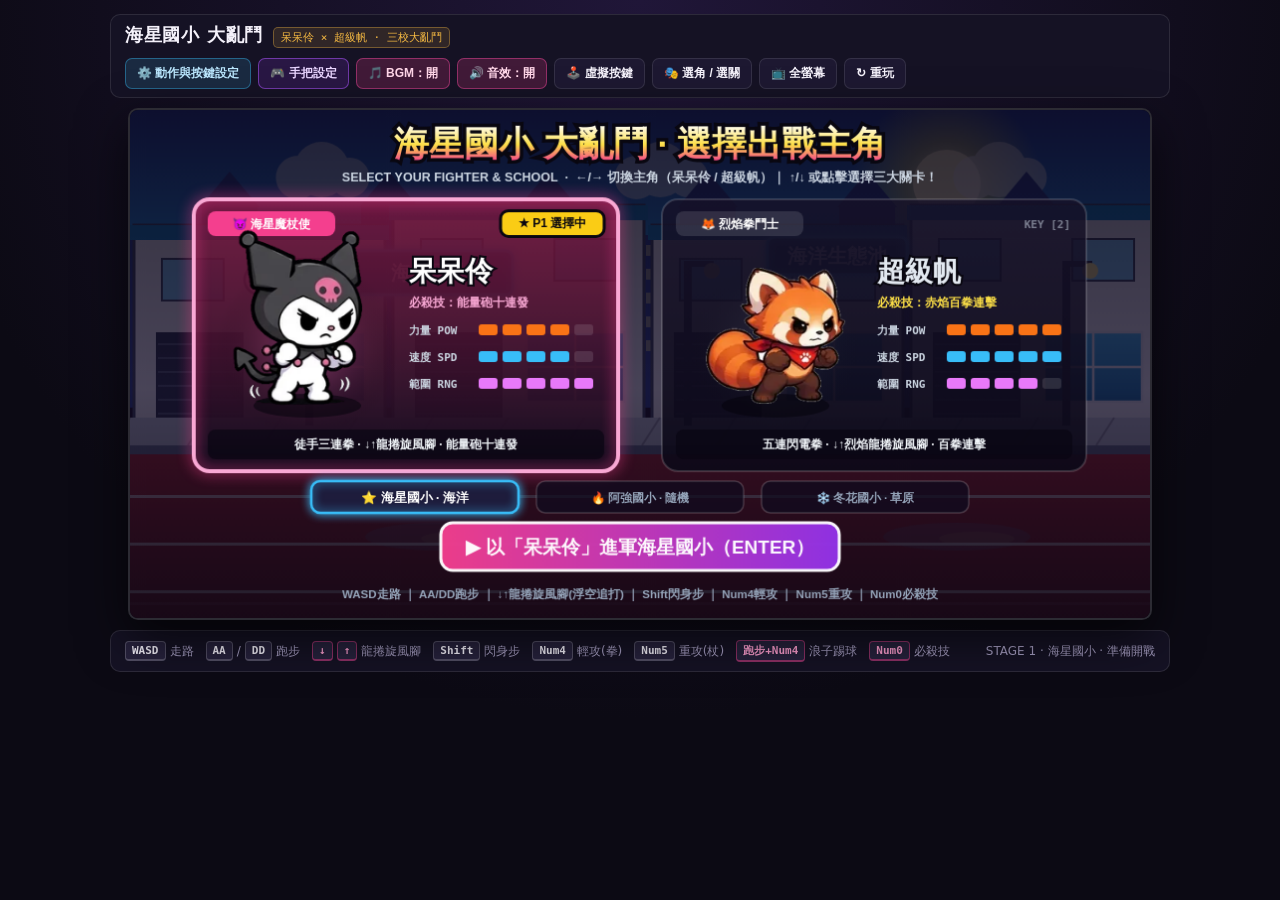
==== index.html @ 1f7e4739 "feat: initial release of SchoolFight-TV (Web + PWA + Android TV APK v1.0.2)" ====
<!DOCTYPE html>
<html lang="zh-Hant">
<head>
  <meta charset="UTF-8" />
  <meta name="viewport" content="width=device-width, initial-scale=1.0" />
  <title>海星國小 大亂鬥 | 橫向卷軸清版動作網頁遊戲</title>
  <meta name="description" content="海星國小 大亂鬥（SchoolFight）— 呆呆伶、超級帆橫掃海星國小、阿強國小、冬花國小三大關卡，支援遊戲手把與動作自訂。" />
  <meta name="theme-color" content="#151224" />
  <link rel="manifest" href="manifest.webmanifest" />
  <link rel="icon" href="data:," />
  <link rel="stylesheet" href="style.css" />
</head>
<body>
  <div class="arcade-shell">
    <header class="top-bar">
      <div class="brand">
        <h1>海星國小 大亂鬥</h1>
        <span class="badge-res">呆呆伶 × 超級帆 · 三校大亂鬥</span>
      </div>
      <div class="toolbar">
        <button id="btnGear" class="btn gear-btn" title="開啟齒輪設定區：檢視/微調各角色連幀動畫、按鍵綁定或新增動作上傳">⚙️ 動作與按鍵設定</button>
        <button id="btnGamepad" class="btn gamepad-btn" title="開啟遊戲手把按鍵對應設定與即時訊號測試">🎮 手把設定</button>
        <button id="btnBgm" class="btn active" title="切換復古街機背景音樂">🎵 BGM：開</button>
        <button id="btnSfx" class="btn active" title="切換戰鬥音效">🔊 音效：開</button>
        <button id="btnTouch" class="btn" title="顯示/隱藏虛擬搖桿">🕹️ 虛擬按鍵</button>
        <button id="btnSelectHero" class="btn" title="回到開機選擇主角與關卡畫面">🎭 選角 / 選關</button>
        <button id="btnFullscreen" class="btn" title="切換電視 / 大螢幕全螢幕模式">📺 全螢幕</button>
        <button id="btnRestart" class="btn" title="重新開始關卡">↻ 重玩</button>
      </div>
    </header>

    <main class="viewport-frame">
      <canvas id="gameCanvas" width="1024" height="512" tabindex="0"></canvas>
    </main>

    <section class="controls-bar" aria-label="操作說明">
      <div id="controlsLegend" class="key-groups"></div>
      <div id="statusReadout">STAGE 1 · 海星國小 · 準備開戰</div>
    </section>

    <section id="touchPad" class="touch-pad" aria-label="虛擬控制器">
      <div class="dpad">
        <div></div>
        <button class="pad-btn" data-key="ArrowUp">▲</button>
        <div></div>
        <button class="pad-btn" data-key="ArrowLeft">◀</button>
        <div></div>
        <button class="pad-btn" data-key="ArrowRight">▶</button>
        <div></div>
        <button class="pad-btn" data-key="ArrowDown">▼</button>
        <div></div>
      </div>
      <div class="action-pads">
        <button class="act-btn atk" data-action="lightAttack"><span>輕攻</span><small>Num4</small></button>
        <button class="act-btn atk" data-action="heavyAttack"><span>重攻</span><small>Num5</small></button>
        <button class="act-btn sp" data-action="special"><span>能量砲</span><small>Num0</small></button>
        <button class="act-btn jmp" data-action="dash"><span>瞬刺</span><small>Shift</small></button>
      </div>
    </section>

    <!-- 🎮 Gamepad Controller Settings Page -->
    <section id="gamepadPanel" class="gamepad-panel" aria-label="遊戲手把按鍵設定頁面">
      <div class="studio-top">
        <div>
          <h2>🎮 遊戲手把按鍵設定頁面｜Xbox · PlayStation · Switch Pro · 街機搖桿</h2>
          <p>接上手把並按任意鍵即可自動偵測。點擊右側任一動作按鈕再按下手把按鍵即可立即改綁，支援左搖桿移動、十字鍵連按跑步與戰鬥震動回饋！</p>
        </div>
        <div class="studio-actions">
          <button id="btnGpPresetStd" class="btn" title="套用標準 Xbox / PS 動作遊戲配置">🎯 標準配置</button>
          <button id="btnGpPresetArc" class="btn" title="套用街機格鬥六鍵配置">🕹️ 街機配置</button>
          <button id="btnGpReset" class="btn">↺ 恢復預設</button>
          <button id="btnCloseGamepad" class="btn">✕ 收合手把設定</button>
        </div>
      </div>

      <div id="gpStatusBar" class="gp-status-bar">
        <span id="gpStatusDot" class="gp-dot"></span>
        <span id="gpStatusText">尚未偵測到手把 — 請插入 USB 或連接藍牙手把，並按下手把任意按鍵喚醒瀏覽器偵測</span>
      </div>

      <div class="gp-layout">
        <!-- Left: Live Visual Gamepad Monitor & Analog/Rumble Options -->
        <div class="gp-monitor">
          <div class="gp-monitor-title">即時手把訊號測試器（Live Monitor）</div>
          <div class="gp-diagram">
            <div class="gp-shoulders">
              <span class="gp-chip" data-gp-btn="6">LT / L2</span>
              <span class="gp-chip" data-gp-btn="4">LB / L1</span>
              <span class="gp-chip" data-gp-btn="5">RB / R1</span>
              <span class="gp-chip" data-gp-btn="7">RT / R2</span>
            </div>
            <div class="gp-middle">
              <div class="gp-stick-box">
                <div class="gp-stick-ring">
                  <div id="gpDeadzoneRing" class="gp-dz-ring"></div>
                  <div id="gpStickDot" class="gp-stick-dot"></div>
                </div>
                <span id="gpStickReadout" class="gp-stick-label">L-Stick (0.00, 0.00)</span>
              </div>
              <div class="gp-center-btns">
                <span class="gp-chip mini" data-gp-btn="8">Select</span>
                <span class="gp-chip mini" data-gp-btn="9">Start</span>
                <div class="gp-dpad-mini">
                  <span></span><span class="gp-chip sq" data-gp-btn="12">↑</span><span></span>
                  <span class="gp-chip sq" data-gp-btn="14">←</span><span class="gp-chip sq muted">＋</span><span class="gp-chip sq" data-gp-btn="15">→</span>
                  <span></span><span class="gp-chip sq" data-gp-btn="13">↓</span><span></span>
                </div>
              </div>
              <div class="gp-face-diamond">
                <span></span><span class="gp-chip round y" data-gp-btn="3">Y/△</span><span></span>
                <span class="gp-chip round x" data-gp-btn="2">X/□</span><span></span><span class="gp-chip round b" data-gp-btn="1">B/○</span>
                <span></span><span class="gp-chip round a" data-gp-btn="0">A/✕</span><span></span>
              </div>
            </div>
          </div>

          <div class="gp-options">
            <div class="gp-opt-row">
              <label for="gpDeadzoneRange">左搖桿死區 (Deadzone)：<strong id="gpDeadzoneVal">22%</strong></label>
              <input id="gpDeadzoneRange" type="range" min="10" max="50" step="2" value="22" />
            </div>
            <div class="gp-opt-row inline">
              <label class="gp-check-label">
                <input id="gpRumbleCheck" type="checkbox" checked />
                <span>啟用打擊與必殺技手把震動 (Rumble)</span>
              </label>
              <button id="btnGpTestRumble" class="mini-btn">📳 測試震動</button>
            </div>
          </div>
        </div>

        <!-- Right: Rebindable Action Mapping Cards -->
        <div id="gpBindingsGrid" class="gp-bindings-grid"></div>
      </div>
    </section>

    <!-- ⚙️ Gear Settings Studio -->
    <section id="gearStudio" class="gear-studio" aria-label="齒輪動作與按鍵設定區">
      <div class="studio-top">
        <div>
          <h2>⚙️ 齒輪設定區｜角色連幀動畫・按鍵綁定・微調與上傳</h2>
          <p>檢視每個角色的逐幀動畫、微調播放速度 (FPS)、點擊按鍵立即改綁、上傳替換精靈表（自動去背＋無裁切谷底切格），或新增全新自訂動作！</p>
        </div>
        <div class="studio-actions">
          <button id="btnResetConfig" class="btn" title="恢復所有按鍵與 FPS 預設值">↺ 恢復預設</button>
          <button id="btnCloseGear" class="btn">✕ 收合設定</button>
        </div>
      </div>

      <div id="charTabs" class="char-tabs"></div>

      <div id="spriteSlots" class="sprite-slots"></div>

      <div class="add-action-bar">
        <strong>＋ 新增自訂動作：</strong>
        <input id="newActName" type="text" placeholder="動作名稱（例：迴旋踢）" size="18" />
        <label>欄 <input id="newActCols" type="number" value="5" min="1" max="16" style="width:46px" /></label>
        <label>列 <input id="newActRows" type="number" value="2" min="1" max="8" style="width:46px" /></label>
        <label>FPS <input id="newActFps" type="number" value="14" min="4" max="30" style="width:52px" /></label>
        <button id="btnAddAction" class="btn gear-btn">建立動作槽位</button>
      </div>
    </section>
  </div>

  <script src="game.js"></script>
  <script>
    (function () {
      try {
        var params = new URLSearchParams(window.location.search);
        if (params.get('tv') === '1' || /AndroidTV|GoogleTV|SMART-TV|AFT|BRAVIA|Viera/i.test(navigator.userAgent)) {
          document.body.classList.add('tv-mode');
        }
      } catch (_) {}
      if ('serviceWorker' in navigator && (location.protocol === 'https:' || location.hostname === 'localhost' || location.hostname === '127.0.0.1')) {
        window.addEventListener('load', function () {
          navigator.serviceWorker.register('./sw.js').catch(function () {});
        });
      }
    })();
  </script>
</body>
</html>
---- style.css ----
:root {
  --bg-page: #0c0a14;
  --bg-panel: #151224;
  --bg-card: #1d1831;
  --border-subtle: rgba(255, 255, 255, 0.1);
  --border-accent: rgba(236, 72, 153, 0.48);
  --text-main: #f4f1fa;
  --text-muted: #a69ec2;
  --accent-pink: #f43f8e;
  --accent-gold: #f5b942;
  --accent-cyan: #38bdf8;
}

* {
  box-sizing: border-box;
  margin: 0;
  padding: 0;
}

body {
  background: radial-gradient(circle at 50% 0%, #201638 0%, var(--bg-page) 65%);
  color: var(--text-main);
  font-family: "Noto Sans TC", "PingFang TC", "Microsoft JhengHei", system-ui, -apple-system, sans-serif;
  min-height: 100vh;
  display: flex;
  flex-direction: column;
  align-items: center;
  padding: 14px 16px 28px;
  overflow-x: hidden;
  user-select: none;
}

.arcade-shell {
  width: 100%;
  max-width: 1060px;
  display: flex;
  flex-direction: column;
  gap: 10px;
}

.top-bar {
  display: flex;
  align-items: center;
  justify-content: space-between;
  flex-wrap: wrap;
  gap: 10px;
  padding: 8px 14px;
  background: var(--bg-panel);
  border: 1px solid var(--border-subtle);
  border-radius: 10px;
}

.brand {
  display: flex;
  align-items: baseline;
  gap: 10px;
  flex-wrap: wrap;
}

.brand h1 {
  font-size: 18px;
  font-weight: 800;
  letter-spacing: 0.04em;
  color: var(--text-main);
}

.brand .badge-res {
  font-size: 11px;
  font-family: ui-monospace, SFMono-Regular, Menlo, monospace;
  color: var(--accent-gold);
  background: rgba(245, 185, 66, 0.12);
  border: 1px solid rgba(245, 185, 66, 0.35);
  padding: 2px 7px;
  border-radius: 5px;
}

.toolbar {
  display: flex;
  align-items: center;
  gap: 7px;
  flex-wrap: wrap;
}

.btn {
  appearance: none;
  background: var(--bg-card);
  color: var(--text-main);
  border: 1px solid var(--border-subtle);
  border-radius: 7px;
  padding: 6px 11px;
  font-size: 12px;
  font-weight: 600;
  cursor: pointer;
  transition: background 0.15s, border-color 0.15s, transform 0.1s;
  display: inline-flex;
  align-items: center;
  gap: 5px;
}

.btn:hover {
  background: #282144;
  border-color: rgba(255, 255, 255, 0.25);
}

.btn:active {
  transform: translateY(1px);
}

.btn.active {
  background: rgba(244, 63, 142, 0.2);
  border-color: var(--border-accent);
  color: #ffd6e8;
}

.btn.gear-btn {
  background: rgba(56, 189, 248, 0.14);
  border-color: rgba(56, 189, 248, 0.4);
  color: #bae6fd;
}

.btn.gear-btn.active {
  background: rgba(56, 189, 248, 0.28);
  border-color: #38bdf8;
  color: #fff;
}

/* Exact 1024x512 (2:1) Game Viewport */
.viewport-frame {
  position: relative;
  width: 100%;
  max-width: 1024px;
  margin: 0 auto;
  aspect-ratio: 2 / 1;
  background: #090812;
  border-radius: 10px;
  overflow: hidden;
  border: 2px solid rgba(255, 255, 255, 0.14);
  box-shadow: 0 18px 50px rgba(0, 0, 0, 0.65);
}

#gameCanvas {
  width: 100%;
  height: 100%;
  display: block;
  cursor: crosshair;
  outline: none;
}

/* Controls Strip */
.controls-bar {
  display: flex;
  align-items: center;
  justify-content: space-between;
  flex-wrap: wrap;
  gap: 10px;
  padding: 9px 14px;
  background: var(--bg-panel);
  border: 1px solid var(--border-subtle);
  border-radius: 10px;
  font-size: 12px;
  color: var(--text-muted);
}

.key-groups {
  display: flex;
  flex-wrap: wrap;
  gap: 12px;
  align-items: center;
}

.key-item {
  display: inline-flex;
  align-items: center;
  gap: 4px;
}

kbd {
  display: inline-block;
  padding: 2px 6px;
  font-size: 11px;
  font-family: ui-monospace, SFMono-Regular, Menlo, monospace;
  font-weight: 700;
  color: var(--text-main);
  background: #27223d;
  border: 1px solid rgba(255, 255, 255, 0.2);
  border-bottom-width: 2px;
  border-radius: 4px;
}

.key-item.special kbd {
  color: #ff9fd0;
  border-color: rgba(244, 63, 142, 0.5);
}

/* ⚙️ Gear Action & Keybind Settings Studio */
.gear-studio {
  background: var(--bg-panel);
  border: 1px solid rgba(56, 189, 248, 0.35);
  border-radius: 12px;
  padding: 16px;
  display: none;
  flex-direction: column;
  gap: 14px;
  box-shadow: 0 14px 36px rgba(0, 0, 0, 0.45);
}

.gear-studio.open {
  display: flex;
}

.studio-top {
  display: flex;
  align-items: flex-start;
  justify-content: space-between;
  flex-wrap: wrap;
  gap: 10px;
  padding-bottom: 10px;
  border-bottom: 1px solid var(--border-subtle);
}

.studio-top h2 {
  font-size: 15px;
  font-weight: 800;
  color: var(--text-main);
}

.studio-top p {
  font-size: 12px;
  color: var(--text-muted);
  margin-top: 3px;
}

.studio-actions {
  display: flex;
  gap: 8px;
  flex-wrap: wrap;
}

.char-tabs {
  display: flex;
  align-items: center;
  gap: 6px;
  flex-wrap: wrap;
}

.char-tab {
  background: var(--bg-card);
  color: var(--text-muted);
  border: 1px solid var(--border-subtle);
  border-radius: 7px;
  padding: 5px 12px;
  font-size: 12px;
  font-weight: 700;
  cursor: pointer;
}

.char-tab.active {
  background: rgba(244, 63, 142, 0.2);
  color: #fff;
  border-color: var(--border-accent);
}

.sprite-slots {
  display: grid;
  grid-template-columns: repeat(auto-fill, minmax(290px, 1fr));
  gap: 12px;
}

.slot-card {
  background: var(--bg-card);
  border: 1px solid var(--border-subtle);
  border-radius: 10px;
  padding: 11px;
  display: flex;
  flex-direction: column;
  gap: 8px;
}

.slot-card.loaded {
  border-color: rgba(244, 63, 142, 0.35);
}

.slot-head {
  display: flex;
  justify-content: space-between;
  align-items: center;
  gap: 6px;
  font-size: 13px;
  font-weight: 800;
}

.slot-sub {
  font-size: 11px;
  color: var(--text-muted);
}

.slot-status {
  font-size: 10px;
  padding: 2px 6px;
  border-radius: 4px;
  font-weight: 700;
  white-space: nowrap;
}

.slot-status.ready {
  background: rgba(34, 197, 94, 0.16);
  color: #86efac;
}

.slot-status.fallback {
  background: rgba(245, 185, 66, 0.16);
  color: #fde68a;
}

.slot-status.empty {
  background: rgba(148, 163, 184, 0.14);
  color: #94a3b8;
}

.slot-preview {
  position: relative;
  width: 100%;
  height: 128px;
  background: repeating-conic-gradient(#1f1a33 0% 25%, #282242 0% 50%) 50% / 16px 16px;
  border-radius: 7px;
  display: flex;
  align-items: center;
  justify-content: center;
  overflow: hidden;
}

.slot-preview canvas {
  max-height: 124px;
  max-width: 100%;
  width: auto;
}

.frame-badge {
  position: absolute;
  right: 6px;
  bottom: 5px;
  font-size: 10px;
  font-family: ui-monospace, SFMono-Regular, Menlo, monospace;
  background: rgba(10, 8, 20, 0.78);
  color: #e2e8f0;
  padding: 2px 6px;
  border-radius: 4px;
}

.anim-controls {
  display: flex;
  align-items: center;
  justify-content: space-between;
  gap: 6px;
  font-size: 11px;
}

.mini-btn {
  background: #272142;
  color: var(--text-main);
  border: 1px solid var(--border-subtle);
  border-radius: 5px;
  padding: 3px 7px;
  font-size: 11px;
  font-weight: 700;
  cursor: pointer;
}

.mini-btn:hover {
  background: #342c57;
}

.keybind-btn {
  background: #27223d;
  color: #fde047;
  border: 1px solid rgba(250, 204, 21, 0.45);
  border-radius: 5px;
  padding: 3px 8px;
  font-size: 11px;
  font-family: ui-monospace, SFMono-Regular, Menlo, monospace;
  font-weight: 700;
  cursor: pointer;
}

.keybind-btn.listening {
  background: #be123c;
  color: #fff;
  border-color: #fda4af;
}

.fps-row {
  display: flex;
  align-items: center;
  justify-content: space-between;
  gap: 8px;
  font-size: 11px;
  color: var(--text-muted);
}

.fps-row input[type="range"] {
  flex: 1;
  accent-color: var(--accent-pink);
}

.slot-actions {
  display: flex;
  align-items: center;
  justify-content: space-between;
  gap: 6px;
  font-size: 11px;
  color: var(--text-muted);
  padding-top: 4px;
  border-top: 1px solid rgba(255, 255, 255, 0.06);
}

.grid-inputs {
  display: inline-flex;
  align-items: center;
  gap: 3px;
}

.grid-inputs input {
  width: 34px;
  padding: 2px 4px;
  background: #120f1f;
  color: var(--text-main);
  border: 1px solid var(--border-subtle);
  border-radius: 4px;
  font-size: 11px;
  text-align: center;
}

.upload-label {
  background: rgba(244, 63, 142, 0.18);
  color: #fbcfe8;
  border: 1px solid rgba(244, 63, 142, 0.45);
  border-radius: 5px;
  padding: 4px 9px;
  font-size: 11px;
  font-weight: 700;
  cursor: pointer;
  white-space: nowrap;
}

.upload-label:hover {
  background: rgba(244, 63, 142, 0.32);
}

.upload-label input {
  display: none;
}

.add-action-bar {
  display: flex;
  flex-wrap: wrap;
  align-items: center;
  gap: 8px;
  padding: 10px 12px;
  background: rgba(255, 255, 255, 0.03);
  border: 1px dashed rgba(255, 255, 255, 0.18);
  border-radius: 8px;
  font-size: 12px;
}

.add-action-bar input[type="text"],
.add-action-bar input[type="number"] {
  background: #120f1f;
  color: var(--text-main);
  border: 1px solid var(--border-subtle);
  border-radius: 6px;
  padding: 5px 8px;
  font-size: 12px;
}

/* Mobile / On-Screen Arcade Pad */
.touch-pad {
  display: none;
  justify-content: space-between;
  align-items: center;
  padding: 8px 6px;
  gap: 12px;
}

.touch-pad.visible {
  display: flex;
}

.dpad {
  display: grid;
  grid-template-columns: repeat(3, 46px);
  grid-template-rows: repeat(3, 42px);
  gap: 4px;
}

.pad-btn {
  background: var(--bg-card);
  border: 1px solid rgba(255, 255, 255, 0.18);
  color: var(--text-main);
  border-radius: 8px;
  font-weight: 700;
  font-size: 14px;
  cursor: pointer;
  touch-action: none;
}

.pad-btn:active,
.pad-btn.pressed {
  background: var(--accent-pink);
  border-color: #fff;
}

.action-pads {
  display: flex;
  gap: 8px;
  flex-wrap: wrap;
}

.act-btn {
  width: 60px;
  height: 60px;
  border-radius: 50%;
  border: 2px solid rgba(255, 255, 255, 0.25);
  background: var(--bg-card);
  color: #fff;
  font-weight: 800;
  font-size: 11px;
  cursor: pointer;
  touch-action: none;
  display: flex;
  flex-direction: column;
  align-items: center;
  justify-content: center;
}

.act-btn.atk {
  background: #4c1d95;
  border-color: #c084fc;
}

.act-btn.sp {
  background: #9d174d;
  border-color: #f472b6;
}

.act-btn.jmp {
  background: #0c4a6e;
  border-color: #38bdf8;
}

@media (max-width: 780px) {
  .touch-pad {
    display: flex;
  }
}

/* 🎮 Gamepad Settings Page & Live Controller Monitor */
.gamepad-btn {
  border-color: rgba(168, 85, 247, 0.55) !important;
  background: rgba(147, 51, 234, 0.16) !important;
  color: #e9d5ff !important;
}
.gamepad-btn.connected {
  border-color: rgba(34, 197, 94, 0.7) !important;
  background: rgba(34, 197, 94, 0.18) !important;
  color: #bbf7d0 !important;
}
.gamepad-btn.active {
  background: rgba(168, 85, 247, 0.34) !important;
  color: #fff !important;
}

.gamepad-panel {
  background: var(--bg-panel);
  border: 1px solid rgba(168, 85, 247, 0.42);
  border-radius: 12px;
  padding: 16px;
  display: none;
  flex-direction: column;
  gap: 14px;
  box-shadow: 0 14px 36px rgba(0, 0, 0, 0.48);
}
.gamepad-panel.open {
  display: flex;
}

.gp-status-bar {
  display: flex;
  align-items: center;
  gap: 10px;
  padding: 9px 13px;
  border-radius: 8px;
  background: var(--bg-card);
  border: 1px solid var(--border-subtle);
  font-size: 12px;
  color: var(--text-muted);
}
.gp-status-bar.connected {
  border-color: rgba(34, 197, 94, 0.45);
  background: rgba(34, 197, 94, 0.1);
  color: #dcfce7;
}
.gp-dot {
  width: 10px;
  height: 10px;
  border-radius: 50%;
  background: #64748b;
  flex-shrink: 0;
}
.gp-status-bar.connected .gp-dot {
  background: #22c55e;
  box-shadow: 0 0 10px #22c55e;
}

.gp-layout {
  display: grid;
  grid-template-columns: 320px 1fr;
  gap: 14px;
  align-items: start;
}
@media (max-width: 820px) {
  .gp-layout {
    grid-template-columns: 1fr;
  }
}

.gp-monitor {
  background: var(--bg-card);
  border: 1px solid var(--border-subtle);
  border-radius: 10px;
  padding: 12px;
  display: flex;
  flex-direction: column;
  gap: 12px;
}
.gp-monitor-title {
  font-size: 12px;
  font-weight: 800;
  color: #e9d5ff;
  letter-spacing: 0.3px;
}

.gp-diagram {
  background: #120e21;
  border: 1px solid rgba(255, 255, 255, 0.08);
  border-radius: 10px;
  padding: 12px 10px;
  display: flex;
  flex-direction: column;
  gap: 12px;
}
.gp-shoulders {
  display: grid;
  grid-template-columns: repeat(4, 1fr);
  gap: 5px;
}
.gp-middle {
  display: flex;
  align-items: center;
  justify-content: space-between;
  gap: 8px;
}
.gp-stick-box {
  display: flex;
  flex-direction: column;
  align-items: center;
  gap: 6px;
}
.gp-stick-ring {
  position: relative;
  width: 74px;
  height: 74px;
  border-radius: 50%;
  background: #1c1630;
  border: 2px solid rgba(148, 163, 184, 0.35);
}
.gp-dz-ring {
  position: absolute;
  left: 50%;
  top: 50%;
  width: 22%;
  height: 22%;
  transform: translate(-50%, -50%);
  border-radius: 50%;
  border: 1px dashed rgba(244, 114, 182, 0.55);
}
.gp-stick-dot {
  position: absolute;
  left: 50%;
  top: 50%;
  width: 16px;
  height: 16px;
  transform: translate(-50%, -50%);
  border-radius: 50%;
  background: #38bdf8;
  box-shadow: 0 0 10px rgba(56, 189, 248, 0.8);
}
.gp-stick-label {
  font-size: 10px;
  font-family: ui-monospace, SFMono-Regular, Menlo, monospace;
  color: var(--text-muted);
}

.gp-center-btns {
  display: flex;
  flex-direction: column;
  align-items: center;
  gap: 6px;
}
.gp-dpad-mini {
  display: grid;
  grid-template-columns: repeat(3, 22px);
  grid-template-rows: repeat(3, 22px);
  gap: 2px;
}
.gp-face-diamond {
  display: grid;
  grid-template-columns: repeat(3, 28px);
  grid-template-rows: repeat(3, 28px);
  gap: 2px;
}

.gp-chip {
  display: inline-flex;
  align-items: center;
  justify-content: center;
  padding: 4px 5px;
  border-radius: 6px;
  font-size: 10px;
  font-weight: 800;
  font-family: ui-monospace, SFMono-Regular, Menlo, monospace;
  background: #231d38;
  border: 1px solid rgba(255, 255, 255, 0.16);
  color: #cbd5e1;
  transition: all 0.08s ease;
}
.gp-chip.mini {
  padding: 2px 7px;
  font-size: 9px;
}
.gp-chip.sq {
  padding: 0;
  width: 22px;
  height: 22px;
  font-size: 11px;
}
.gp-chip.round {
  border-radius: 50%;
  width: 28px;
  height: 28px;
  padding: 0;
  font-size: 9px;
}
.gp-chip.muted {
  opacity: 0.35;
}
.gp-chip.pressed {
  background: #f43f8e;
  border-color: #fef08a;
  color: #fff;
  transform: scale(1.08);
  box-shadow: 0 0 12px rgba(244, 63, 142, 0.85);
}

.gp-options {
  display: flex;
  flex-direction: column;
  gap: 10px;
  padding-top: 8px;
  border-top: 1px solid var(--border-subtle);
  font-size: 11px;
  color: var(--text-muted);
}
.gp-opt-row {
  display: flex;
  flex-direction: column;
  gap: 5px;
}
.gp-opt-row.inline {
  flex-direction: row;
  align-items: center;
  justify-content: space-between;
  gap: 8px;
}
.gp-opt-row input[type="range"] {
  width: 100%;
  accent-color: #a855f7;
}
.gp-check-label {
  display: inline-flex;
  align-items: center;
  gap: 6px;
  cursor: pointer;
  color: var(--text-main);
}

.gp-bindings-grid {
  display: grid;
  grid-template-columns: repeat(auto-fill, minmax(265px, 1fr));
  gap: 10px;
}
.gp-bind-card {
  background: var(--bg-card);
  border: 1px solid var(--border-subtle);
  border-radius: 10px;
  padding: 10px 12px;
  display: flex;
  align-items: center;
  justify-content: space-between;
  gap: 10px;
}
.gp-bind-card.active-press {
  border-color: #38bdf8;
  box-shadow: 0 0 12px rgba(56, 189, 248, 0.35);
}
.gp-bind-meta {
  display: flex;
  flex-direction: column;
  gap: 2px;
}
.gp-bind-title {
  font-size: 13px;
  font-weight: 800;
  color: var(--text-main);
}
.gp-bind-desc {
  font-size: 11px;
  color: var(--text-muted);
}
.gp-bind-btn {
  background: #231d38;
  color: #e9d5ff;
  border: 1px solid rgba(168, 85, 247, 0.6);
  border-radius: 7px;
  padding: 6px 10px;
  font-size: 11px;
  font-family: ui-monospace, SFMono-Regular, Menlo, monospace;
  font-weight: 800;
  cursor: pointer;
  white-space: nowrap;
  transition: all 0.12s ease;
}
.gp-bind-btn:hover {
  background: rgba(168, 85, 247, 0.28);
  color: #fff;
}
.gp-bind-btn.listening {
  background: #ef4444;
  border-color: #fef08a;
  color: #fff;
  animation: pulseGp 0.7s infinite alternate;
}
@keyframes pulseGp {
  from { box-shadow: 0 0 4px rgba(239, 68, 68, 0.6); }
  to { box-shadow: 0 0 14px rgba(254, 240, 138, 0.9); }
}

/* ==========================================================================
 * SMART TV / ANDROID TV FULLSCREEN MODE (?tv=1)
 * ========================================================================== */
body.tv-mode {
  background: #05040a;
  padding: 0;
  margin: 0;
  height: 100vh;
  width: 100vw;
  overflow: hidden;
  justify-content: center;
  align-items: center;
}
body.tv-mode .top-bar,
body.tv-mode .controls-bar,
body.tv-mode .touch-pad {
  display: none !important;
}
body.tv-mode .arcade-shell {
  width: 100vw;
  height: 100vh;
  max-width: 100vw;
  gap: 0;
  justify-content: center;
  align-items: center;
}
body.tv-mode .viewport-frame {
  width: min(100vw, 200vh);
  height: min(100vh, 50vw);
  max-width: none;
  border: none;
  border-radius: 0;
  box-shadow: none;
}
body.tv-mode #gameCanvas {
  width: 100%;
  height: 100%;
  object-fit: contain;
}
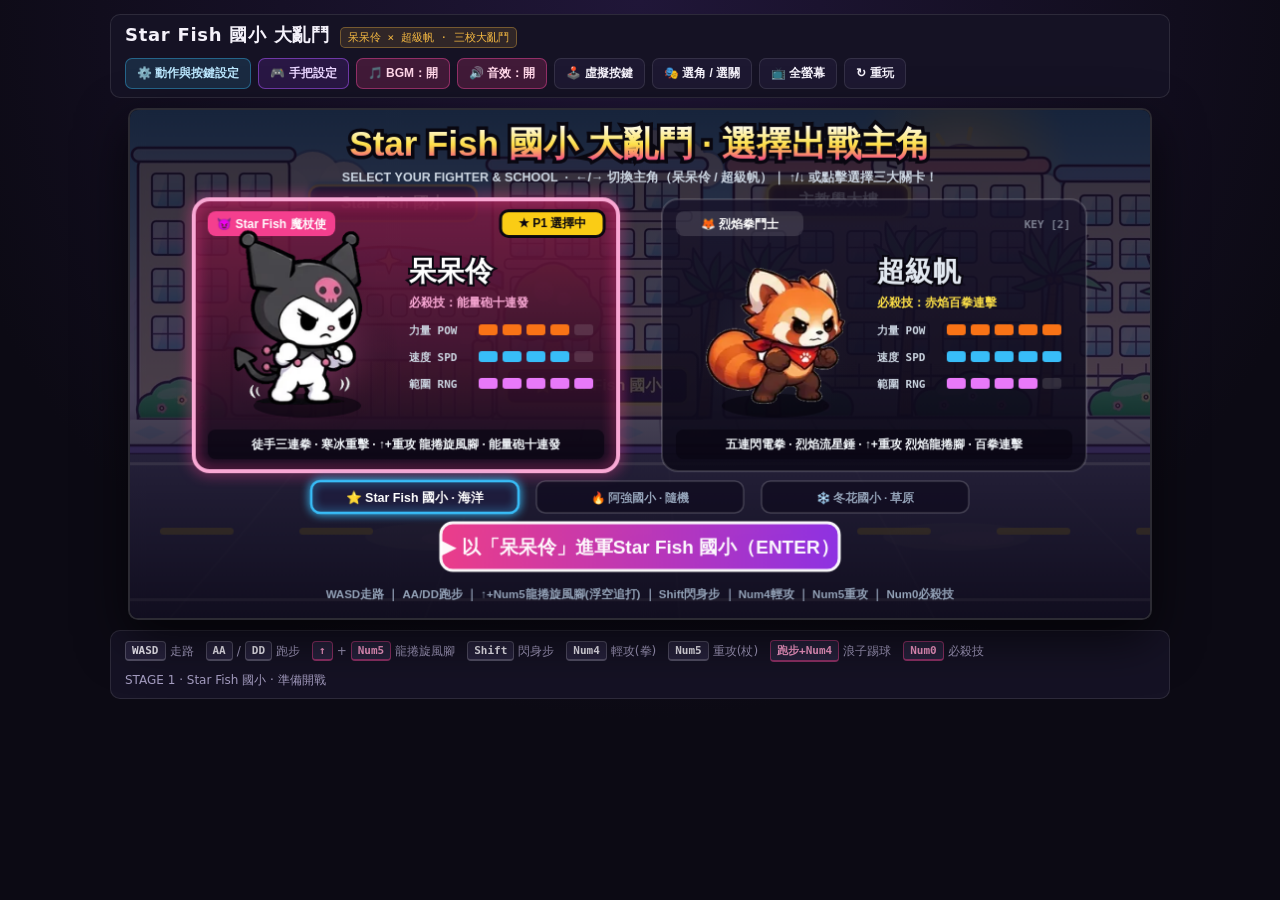
==== commit d128fdaa: "feat: add 6 unique monsters, 2x Donghua Martial Master Boss, Frost Smash, separate hero attacks & sc" ====
--- a/index.html
+++ b/index.html
@@ -3,8 +3,8 @@
 <head>
   <meta charset="UTF-8" />
   <meta name="viewport" content="width=device-width, initial-scale=1.0" />
-  <title>海星國小 大亂鬥 | 橫向卷軸清版動作網頁遊戲</title>
-  <meta name="description" content="海星國小 大亂鬥（SchoolFight）— 呆呆伶、超級帆橫掃海星國小、阿強國小、冬花國小三大關卡，支援遊戲手把與動作自訂。" />
+  <title>Star Fish 國小 大亂鬥 | 橫向卷軸清版動作網頁遊戲</title>
+  <meta name="description" content="Star Fish 國小 大亂鬥（SchoolFight）— 呆呆伶、超級帆橫掃 Star Fish 國小、阿強國小、冬花國小三大關卡，支援遊戲手把與動作自訂。" />
   <meta name="theme-color" content="#151224" />
   <link rel="manifest" href="manifest.webmanifest" />
   <link rel="icon" href="data:," />
@@ -14,7 +14,7 @@
   <div class="arcade-shell">
     <header class="top-bar">
       <div class="brand">
-        <h1>海星國小 大亂鬥</h1>
+        <h1>Star Fish 國小 大亂鬥</h1>
         <span class="badge-res">呆呆伶 × 超級帆 · 三校大亂鬥</span>
       </div>
       <div class="toolbar">
@@ -35,7 +35,7 @@
 
     <section class="controls-bar" aria-label="操作說明">
       <div id="controlsLegend" class="key-groups"></div>
-      <div id="statusReadout">STAGE 1 · 海星國小 · 準備開戰</div>
+      <div id="statusReadout">STAGE 1 · Star Fish 國小 · 準備開戰</div>
     </section>
 
     <section id="touchPad" class="touch-pad" aria-label="虛擬控制器">
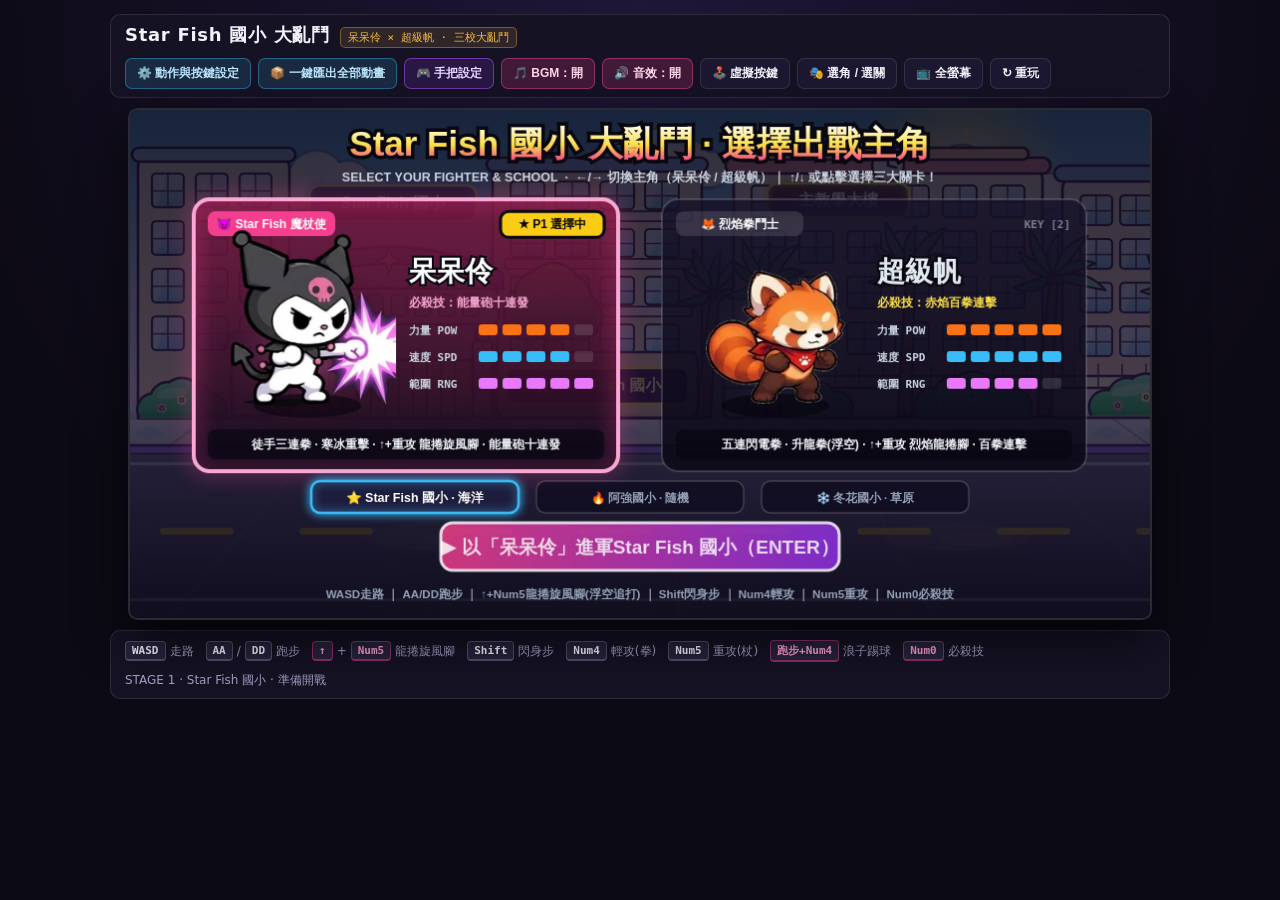
==== commit 53abd815: "feat: add zebra_rush & joey_kangaroo monsters, Red Panda Shoryuken air-launch, 1-click all-character" ====
--- a/index.html
+++ b/index.html
@@ -19,6 +19,7 @@
       </div>
       <div class="toolbar">
         <button id="btnGear" class="btn gear-btn" title="開啟齒輪設定區：檢視/微調各角色連幀動畫、按鍵綁定或新增動作上傳">⚙️ 動作與按鍵設定</button>
+        <button id="btnExportAllTop" class="btn gear-btn" title="一鍵打包下載全部角色（主角＋BOSS＋所有怪物）的連續幀透明 PNG 精靈表與 JSON 設定檔 (.zip)">📦 一鍵匯出全部動畫</button>
         <button id="btnGamepad" class="btn gamepad-btn" title="開啟遊戲手把按鍵對應設定與即時訊號測試">🎮 手把設定</button>
         <button id="btnBgm" class="btn active" title="切換復古街機背景音樂">🎵 BGM：開</button>
         <button id="btnSfx" class="btn active" title="切換戰鬥音效">🔊 音效：開</button>
@@ -142,6 +143,7 @@
           <p>檢視每個角色的逐幀動畫、微調播放速度 (FPS)、點擊按鍵立即改綁、上傳替換精靈表（自動去背＋無裁切谷底切格），或新增全新自訂動作！</p>
         </div>
         <div class="studio-actions">
+          <button id="btnExportAllZip" class="btn gear-btn" title="一鍵將所有主角、BOSS 與怪物的連續動畫精靈表打包成 ZIP 下載">📦 一鍵打包匯出全部角色動畫 (ZIP)</button>
           <button id="btnResetConfig" class="btn" title="恢復所有按鍵與 FPS 預設值">↺ 恢復預設</button>
           <button id="btnCloseGear" class="btn">✕ 收合設定</button>
         </div>
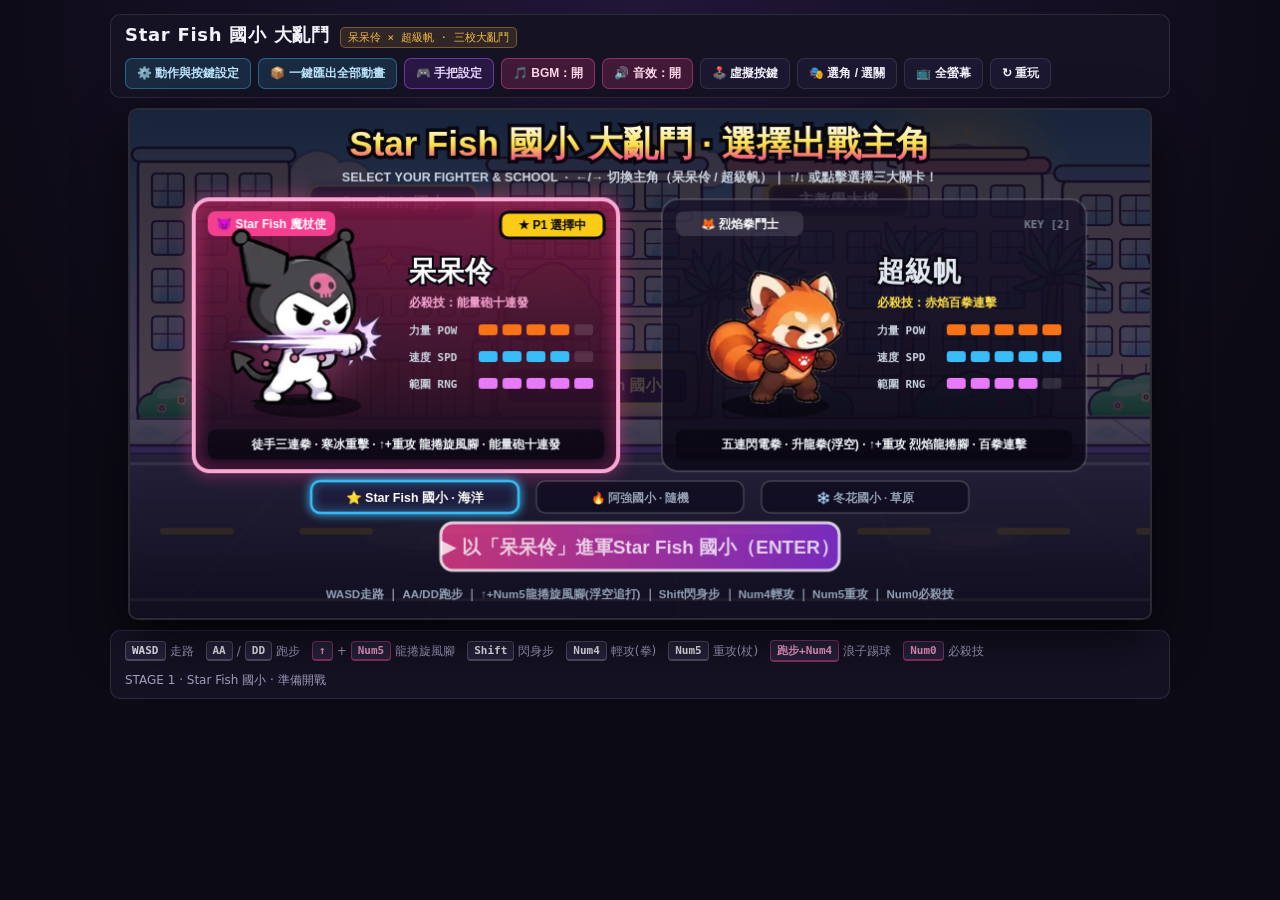
==== commit 95459ac2: "feat: add monster combat parameters (scale, HP, 4-mode super armor, flinch, knockback resist, live s" ====
--- a/index.html
+++ b/index.html
@@ -135,31 +135,75 @@
       </div>
     </section>
 
-    <!-- ⚙️ Gear Settings Studio -->
-    <section id="gearStudio" class="gear-studio" aria-label="齒輪動作與按鍵設定區">
+    <!-- ⚙️ Professional Character, Monster Parameter & Frame Animation Studio -->
+    <section id="gearStudio" class="gear-studio" aria-label="角色連幀動畫與怪物參數設定工作台">
       <div class="studio-top">
-        <div>
-          <h2>⚙️ 齒輪設定區｜角色連幀動畫・按鍵綁定・微調與上傳</h2>
-          <p>檢視每個角色的逐幀動畫、微調播放速度 (FPS)、點擊按鍵立即改綁、上傳替換精靈表（自動去背＋無裁切谷底切格），或新增全新自訂動作！</p>
+        <div class="studio-title-wrap">
+          <div class="studio-title-row">
+            <h2>⚙️ 角色連幀動畫 ＆ 怪物戰鬥參數工作台</h2>
+            <span id="studioSummaryBadge" class="studio-summary-badge">載入中...</span>
+          </div>
+          <p>左側條列切換主角／BOSS／怪物（支援搜尋與分類篩選）；右側即時調整體型、HP、霸體與受擊硬直，並以專業條列管理 10～60+ 幀動畫與雲端覆寫。</p>
         </div>
         <div class="studio-actions">
-          <button id="btnExportAllZip" class="btn gear-btn" title="一鍵將所有主角、BOSS 與怪物的連續動畫精靈表打包成 ZIP 下載">📦 一鍵打包匯出全部角色動畫 (ZIP)</button>
-          <button id="btnResetConfig" class="btn" title="恢復所有按鍵與 FPS 預設值">↺ 恢復預設</button>
+          <button id="btnToggleCloudBar" class="btn" title="展開／收合 GitHub Pages 雲端覆寫 Token 與 PNG 上傳規格說明">☁️ 雲端直連設定</button>
+          <button id="btnExportAllZip" class="btn gear-btn" title="一鍵將所有主角、BOSS 與怪物的連續動畫精靈表與參數設定打包成 ZIP 下載">📦 一鍵匯出全部動畫 (ZIP)</button>
+          <button id="btnResetConfig" class="btn" title="恢復所有角色參數、按鍵與 FPS 預設值">↺ 全部恢復預設</button>
           <button id="btnCloseGear" class="btn">✕ 收合設定</button>
         </div>
       </div>
 
-      <div id="charTabs" class="char-tabs"></div>
-
-      <div id="spriteSlots" class="sprite-slots"></div>
-
-      <div class="add-action-bar">
-        <strong>＋ 新增自訂動作：</strong>
-        <input id="newActName" type="text" placeholder="動作名稱（例：迴旋踢）" size="18" />
-        <label>欄 <input id="newActCols" type="number" value="5" min="1" max="16" style="width:46px" /></label>
-        <label>列 <input id="newActRows" type="number" value="2" min="1" max="8" style="width:46px" /></label>
-        <label>FPS <input id="newActFps" type="number" value="14" min="4" max="30" style="width:52px" /></label>
-        <button id="btnAddAction" class="btn gear-btn">建立動作槽位</button>
+      <div id="cloudSyncStudioBar" class="cloud-studio-bar"></div>
+
+      <div class="studio-workspace">
+        <!-- Left Sidebar: Searchable & Categorized Character Roster List -->
+        <aside class="studio-sidebar" aria-label="角色與怪物條列清單">
+          <div class="roster-search-box">
+            <input id="charSearchInput" type="search" placeholder="🔍 搜尋角色 / 怪物名稱或 ID..." autocomplete="off" />
+          </div>
+          <div id="charCategoryTabs" class="roster-cat-tabs"></div>
+          <div id="charTabs" class="char-tabs roster-list" role="listbox" aria-label="角色清單"></div>
+          <div class="roster-footer">
+            <button id="btnAddCustomChar" class="btn roster-add-btn">＋ 新增自訂角色槽位</button>
+          </div>
+        </aside>
+
+        <!-- Right Main Area: Combat Parameter Inspector + Tabular Action Animation List -->
+        <div class="studio-main">
+          <div id="combatParamsPanel" class="combat-params-panel"></div>
+
+          <div class="action-list-panel">
+            <div class="action-list-toolbar">
+              <div class="action-list-title">
+                <strong id="actionListHeading">🎞️ 連續幀動畫動作清單</strong>
+                <span class="action-list-hint">支援 10～60+ 幀自動切格去背・防切割縮放・雲端直連覆寫</span>
+              </div>
+              <div class="view-mode-switch">
+                <button id="btnViewList" class="mini-btn active" title="專業條列式檢視（推薦，適合大量角色與動作快速管理）">☰ 條列式</button>
+                <button id="btnViewGrid" class="mini-btn" title="卡片網格檢視">⊞ 卡片式</button>
+              </div>
+            </div>
+
+            <div id="actionTableHead" class="action-table-head">
+              <span class="col-act">動作名稱 ／ 觸發與按鍵綁定</span>
+              <span class="col-prev">即時動畫預覽 ＆ 逐幀控制</span>
+              <span class="col-grid">精靈表規格 (欄×列 / 幀數)</span>
+              <span class="col-fps">播放速度 (FPS)</span>
+              <span class="col-ops">狀態 ＆ 檔案／雲端操作</span>
+            </div>
+
+            <div id="spriteSlots" class="sprite-slots list-mode"></div>
+
+            <div class="add-action-bar">
+              <strong>＋ 新增自訂動作：</strong>
+              <input id="newActName" type="text" placeholder="動作名稱（例：迴旋踢）" size="18" />
+              <label>欄 <input id="newActCols" type="number" value="5" min="1" max="32" style="width:46px" /></label>
+              <label>列 <input id="newActRows" type="number" value="2" min="1" max="24" style="width:46px" /></label>
+              <label>FPS <input id="newActFps" type="number" value="14" min="4" max="60" style="width:52px" /></label>
+              <button id="btnAddAction" class="btn gear-btn">建立動作槽位</button>
+            </div>
+          </div>
+        </div>
       </div>
     </section>
   </div>
--- a/style.css
+++ b/style.css
@@ -192,16 +192,18 @@
   border-color: rgba(244, 63, 142, 0.5);
 }
 
-/* ⚙️ Gear Action & Keybind Settings Studio */
+/* ⚙️ Professional Character, Monster Parameter & Frame Animation Studio */
 .gear-studio {
-  background: var(--bg-panel);
-  border: 1px solid rgba(56, 189, 248, 0.35);
+  width: min(96vw, 1240px);
+  align-self: center;
+  background: #131022;
+  border: 1px solid rgba(56, 189, 248, 0.36);
   border-radius: 12px;
-  padding: 16px;
+  padding: 14px 16px;
   display: none;
   flex-direction: column;
-  gap: 14px;
-  box-shadow: 0 14px 36px rgba(0, 0, 0, 0.45);
+  gap: 12px;
+  box-shadow: 0 18px 46px rgba(0, 0, 0, 0.58);
 }
 
 .gear-studio.open {
@@ -210,7 +212,7 @@
 
 .studio-top {
   display: flex;
-  align-items: flex-start;
+  align-items: center;
   justify-content: space-between;
   flex-wrap: wrap;
   gap: 10px;
@@ -218,80 +220,722 @@
   border-bottom: 1px solid var(--border-subtle);
 }
 
+.studio-title-wrap {
+  display: flex;
+  flex-direction: column;
+  gap: 3px;
+}
+
+.studio-title-row {
+  display: flex;
+  align-items: center;
+  gap: 10px;
+  flex-wrap: wrap;
+}
+
 .studio-top h2 {
-  font-size: 15px;
+  font-size: 16px;
   font-weight: 800;
   color: var(--text-main);
+}
+
+.studio-summary-badge {
+  font-size: 11px;
+  font-family: ui-monospace, SFMono-Regular, Menlo, monospace;
+  font-weight: 700;
+  color: #7dd3fc;
+  background: rgba(56, 189, 248, 0.14);
+  border: 1px solid rgba(56, 189, 248, 0.35);
+  padding: 2px 8px;
+  border-radius: 999px;
 }
 
 .studio-top p {
   font-size: 12px;
   color: var(--text-muted);
-  margin-top: 3px;
 }
 
 .studio-actions {
   display: flex;
-  gap: 8px;
-  flex-wrap: wrap;
-}
-
-.char-tabs {
-  display: flex;
-  align-items: center;
-  gap: 6px;
-  flex-wrap: wrap;
-}
-
-.char-tab {
-  background: var(--bg-card);
+  gap: 7px;
+  flex-wrap: wrap;
+}
+
+.cloud-studio-bar {
+  display: flex;
+  flex-direction: column;
+  gap: 7px;
+  padding: 9px 12px;
+  border-radius: 9px;
+  background: rgba(15, 23, 42, 0.82);
+  border: 1px solid rgba(56, 189, 248, 0.3);
+  font-size: 12px;
+  color: #e2e8f0;
+}
+
+.cloud-studio-bar.collapsed .cloud-spec-drawer {
+  display: none;
+}
+
+/* Two-Pane Master-Detail Studio Workspace */
+.studio-workspace {
+  display: grid;
+  grid-template-columns: 280px minmax(0, 1fr);
+  gap: 14px;
+  align-items: start;
+}
+
+.studio-sidebar {
+  position: sticky;
+  top: 10px;
+  background: #18142b;
+  border: 1px solid var(--border-subtle);
+  border-radius: 10px;
+  display: flex;
+  flex-direction: column;
+  overflow: hidden;
+}
+
+.roster-search-box {
+  padding: 8px 8px 6px;
+  border-bottom: 1px solid rgba(255, 255, 255, 0.06);
+}
+
+.roster-search-box input {
+  width: 100%;
+  padding: 6px 9px;
+  border-radius: 6px;
+  border: 1px solid rgba(255, 255, 255, 0.14);
+  background: #0f0c1d;
+  color: var(--text-main);
+  font-size: 12px;
+  outline: none;
+}
+
+.roster-search-box input:focus {
+  border-color: #38bdf8;
+}
+
+.roster-cat-tabs {
+  display: flex;
+  gap: 4px;
+  padding: 6px 8px;
+  border-bottom: 1px solid rgba(255, 255, 255, 0.07);
+  background: rgba(0, 0, 0, 0.18);
+  flex-wrap: wrap;
+}
+
+.cat-pill {
+  flex: 1;
+  min-width: 44px;
+  padding: 3px 5px;
+  border-radius: 5px;
+  border: 1px solid rgba(255, 255, 255, 0.1);
+  background: #211b38;
   color: var(--text-muted);
-  border: 1px solid var(--border-subtle);
-  border-radius: 7px;
-  padding: 5px 12px;
-  font-size: 12px;
+  font-size: 11px;
   font-weight: 700;
   cursor: pointer;
-}
-
-.char-tab.active {
-  background: rgba(244, 63, 142, 0.2);
+  text-align: center;
+  white-space: nowrap;
+}
+
+.cat-pill:hover {
   color: #fff;
-  border-color: var(--border-accent);
-}
-
-.sprite-slots {
+  border-color: rgba(255, 255, 255, 0.24);
+}
+
+.cat-pill.active {
+  background: rgba(56, 189, 248, 0.22);
+  color: #e0f2fe;
+  border-color: #38bdf8;
+}
+
+.roster-list {
+  display: flex;
+  flex-direction: column;
+  gap: 3px;
+  padding: 6px;
+  max-height: 650px;
+  overflow-y: auto;
+}
+
+.roster-row {
   display: grid;
-  grid-template-columns: repeat(auto-fill, minmax(290px, 1fr));
+  grid-template-columns: 38px minmax(0, 1fr) auto;
+  align-items: center;
+  gap: 8px;
+  width: 100%;
+  padding: 6px 8px;
+  border-radius: 7px;
+  border: 1px solid rgba(255, 255, 255, 0.05);
+  background: rgba(255, 255, 255, 0.02);
+  color: var(--text-main);
+  cursor: pointer;
+  text-align: left;
+  transition: background 0.12s, border-color 0.12s;
+}
+
+.roster-row:hover {
+  background: rgba(255, 255, 255, 0.06);
+  border-color: rgba(255, 255, 255, 0.16);
+}
+
+.roster-row.active {
+  background: linear-gradient(90deg, rgba(56, 189, 248, 0.2), rgba(244, 63, 142, 0.15));
+  border-color: rgba(56, 189, 248, 0.65);
+  box-shadow: inset 3px 0 0 #38bdf8;
+}
+
+.roster-thumb {
+  width: 38px;
+  height: 38px;
+  border-radius: 6px;
+  background: repeating-conic-gradient(#1b162f 0% 25%, #241e3d 0% 50%) 50% / 10px 10px;
+  border: 1px solid rgba(255, 255, 255, 0.12);
+  display: flex;
+  align-items: center;
+  justify-content: center;
+  overflow: hidden;
+}
+
+.roster-thumb canvas {
+  width: 38px;
+  height: 38px;
+  display: block;
+}
+
+.roster-info {
+  min-width: 0;
+  display: flex;
+  flex-direction: column;
+  gap: 2px;
+}
+
+.roster-name-line {
+  display: flex;
+  align-items: center;
+  gap: 5px;
+  min-width: 0;
+}
+
+.roster-name {
+  font-size: 12px;
+  font-weight: 800;
+  color: #f8fafc;
+  white-space: nowrap;
+  overflow: hidden;
+  text-overflow: ellipsis;
+}
+
+.role-tag {
+  font-size: 9px;
+  font-weight: 800;
+  padding: 1px 5px;
+  border-radius: 4px;
+  letter-spacing: 0.03em;
+  flex-shrink: 0;
+}
+
+.role-tag.hero { background: rgba(244, 63, 142, 0.24); color: #fbcfe8; border: 1px solid rgba(244, 63, 142, 0.45); }
+.role-tag.boss { background: rgba(245, 185, 66, 0.22); color: #fde68a; border: 1px solid rgba(245, 185, 66, 0.5); }
+.role-tag.monster { background: rgba(56, 189, 248, 0.16); color: #bae6fd; border: 1px solid rgba(56, 189, 248, 0.35); }
+.role-tag.custom { background: rgba(168, 85, 247, 0.22); color: #e9d5ff; border: 1px solid rgba(168, 85, 247, 0.45); }
+
+.roster-sub {
+  font-size: 10px;
+  font-family: ui-monospace, SFMono-Regular, Menlo, monospace;
+  color: #94a3b8;
+  white-space: nowrap;
+  overflow: hidden;
+  text-overflow: ellipsis;
+}
+
+.roster-mod-dot {
+  width: 7px;
+  height: 7px;
+  border-radius: 50%;
+  background: #fde047;
+  box-shadow: 0 0 6px rgba(253, 224, 71, 0.8);
+}
+
+.roster-footer {
+  padding: 7px 8px;
+  border-top: 1px solid rgba(255, 255, 255, 0.08);
+  background: rgba(0, 0, 0, 0.2);
+}
+
+.roster-add-btn {
+  width: 100%;
+  justify-content: center;
+  border-style: dashed;
+  font-size: 11px;
+}
+
+/* Right Main Pane */
+.studio-main {
+  display: flex;
+  flex-direction: column;
   gap: 12px;
-}
-
-.slot-card {
+  min-width: 0;
+}
+
+/* Combat Parameter Inspector Card */
+.combat-params-panel {
+  background: #18142b;
+  border: 1px solid rgba(245, 185, 66, 0.32);
+  border-radius: 10px;
+  padding: 12px;
+  display: flex;
+  flex-direction: column;
+  gap: 10px;
+}
+
+.params-header {
+  display: flex;
+  align-items: center;
+  justify-content: space-between;
+  gap: 12px;
+  flex-wrap: wrap;
+  padding-bottom: 9px;
+  border-bottom: 1px solid rgba(255, 255, 255, 0.08);
+}
+
+.params-char-lead {
+  display: flex;
+  align-items: center;
+  gap: 12px;
+  min-width: 0;
+}
+
+.param-scale-stage {
+  position: relative;
+  width: 108px;
+  height: 86px;
+  border-radius: 8px;
+  background: repeating-conic-gradient(#1f1a33 0% 25%, #272140 0% 50%) 50% / 14px 14px;
+  border: 1px solid rgba(255, 255, 255, 0.14);
+  overflow: hidden;
+  flex-shrink: 0;
+}
+
+.param-scale-stage canvas {
+  width: 108px;
+  height: 86px;
+  display: block;
+}
+
+.params-title-block {
+  display: flex;
+  flex-direction: column;
+  gap: 4px;
+}
+
+.params-title-block h3 {
+  font-size: 15px;
+  font-weight: 800;
+  color: #fff;
+  display: flex;
+  align-items: center;
+  gap: 7px;
+  flex-wrap: wrap;
+}
+
+.params-id-code {
+  font-size: 11px;
+  font-family: ui-monospace, SFMono-Regular, Menlo, monospace;
+  color: #94a3b8;
+  background: rgba(0, 0, 0, 0.35);
+  padding: 1px 6px;
+  border-radius: 4px;
+}
+
+.variant-bar {
+  display: flex;
+  align-items: center;
+  gap: 5px;
+  flex-wrap: wrap;
+  font-size: 11px;
+  color: var(--text-muted);
+}
+
+.variant-chip {
+  display: inline-flex;
+  align-items: center;
+  gap: 4px;
+  padding: 2px 7px;
+  border-radius: 999px;
+  font-size: 10px;
+  font-weight: 700;
+  background: #231d3c;
+  color: #e2e8f0;
+  border: 1px solid rgba(255, 255, 255, 0.15);
+  cursor: pointer;
+}
+
+.variant-chip.active {
+  border-color: #fde047;
+  color: #fef08a;
+  background: rgba(250, 204, 21, 0.16);
+}
+
+.variant-swatch {
+  width: 8px;
+  height: 8px;
+  border-radius: 50%;
+  border: 1px solid rgba(255, 255, 255, 0.6);
+}
+
+.params-header-btns {
+  display: flex;
+  align-items: center;
+  gap: 6px;
+  flex-wrap: wrap;
+}
+
+.params-grid {
+  display: grid;
+  grid-template-columns: repeat(4, minmax(0, 1fr));
+  gap: 8px;
+}
+
+.param-cell {
+  background: #120f20;
+  border: 1px solid rgba(255, 255, 255, 0.08);
+  border-radius: 8px;
+  padding: 8px 10px;
+  display: flex;
+  flex-direction: column;
+  justify-content: space-between;
+  gap: 6px;
+}
+
+.param-cell-top {
+  display: flex;
+  align-items: center;
+  justify-content: space-between;
+  gap: 4px;
+  font-size: 11px;
+  font-weight: 700;
+  color: #cbd5e1;
+}
+
+.param-val-badge {
+  font-family: ui-monospace, SFMono-Regular, Menlo, monospace;
+  font-size: 11px;
+  font-weight: 800;
+  color: #fde047;
+}
+
+.param-ctrl-row {
+  display: flex;
+  align-items: center;
+  gap: 6px;
+}
+
+.param-ctrl-row input[type="range"] {
+  flex: 1;
+  min-width: 0;
+  accent-color: #38bdf8;
+}
+
+.param-num {
+  width: 58px;
+  padding: 3px 5px;
+  border-radius: 5px;
+  border: 1px solid rgba(255, 255, 255, 0.16);
+  background: #1b1630;
+  color: #fff;
+  font-size: 11px;
+  font-family: ui-monospace, SFMono-Regular, Menlo, monospace;
+  font-weight: 700;
+  text-align: center;
+}
+
+.param-select {
+  width: 100%;
+  padding: 4px 6px;
+  border-radius: 5px;
+  border: 1px solid rgba(255, 255, 255, 0.16);
+  background: #1b1630;
+  color: #f8fafc;
+  font-size: 11px;
+  font-weight: 700;
+  outline: none;
+}
+
+.flinch-toggle-group {
+  display: grid;
+  grid-template-columns: 1fr 1fr;
+  gap: 4px;
+}
+
+.flinch-btn {
+  padding: 4px 6px;
+  border-radius: 5px;
+  border: 1px solid rgba(255, 255, 255, 0.14);
+  background: #1b1630;
+  color: #94a3b8;
+  font-size: 11px;
+  font-weight: 700;
+  cursor: pointer;
+}
+
+.flinch-btn.active.on {
+  background: rgba(34, 197, 94, 0.2);
+  border-color: #4ade80;
+  color: #bbf7d0;
+}
+
+.flinch-btn.active.off {
+  background: rgba(244, 63, 94, 0.22);
+  border-color: #fb7185;
+  color: #fecdd3;
+}
+
+/* Tabular Action Animation List Panel */
+.action-list-panel {
+  background: #18142b;
+  border: 1px solid var(--border-subtle);
+  border-radius: 10px;
+  overflow: hidden;
+  display: flex;
+  flex-direction: column;
+}
+
+.action-list-toolbar {
+  display: flex;
+  align-items: center;
+  justify-content: space-between;
+  gap: 8px;
+  flex-wrap: wrap;
+  padding: 9px 12px;
+  background: #1e1936;
+  border-bottom: 1px solid rgba(255, 255, 255, 0.08);
+}
+
+.action-list-title {
+  display: flex;
+  align-items: baseline;
+  gap: 8px;
+  flex-wrap: wrap;
+}
+
+.action-list-title strong {
+  font-size: 13px;
+  color: #f8fafc;
+}
+
+.action-list-hint {
+  font-size: 11px;
+  color: var(--text-muted);
+}
+
+.view-mode-switch {
+  display: inline-flex;
+  gap: 4px;
+}
+
+.mini-btn.active {
+  background: rgba(56, 189, 248, 0.25);
+  border-color: #38bdf8;
+  color: #fff;
+}
+
+.action-table-head {
+  display: grid;
+  grid-template-columns: minmax(190px, 1.4fr) 172px 154px 132px 206px;
+  gap: 10px;
+  align-items: center;
+  padding: 7px 12px;
+  background: #141024;
+  border-bottom: 1px solid rgba(255, 255, 255, 0.1);
+  font-size: 11px;
+  font-weight: 800;
+  color: #94a3b8;
+}
+
+.action-table-head.hidden {
+  display: none;
+}
+
+/* LIST MODE (Default Professional Tabular View) */
+.sprite-slots.list-mode {
+  display: flex;
+  flex-direction: column;
+}
+
+.sprite-slots.list-mode .slot-card {
+  display: grid;
+  grid-template-columns: minmax(190px, 1.4fr) 172px 154px 132px 206px;
+  gap: 10px;
+  align-items: center;
+  padding: 8px 12px;
+  border-radius: 0;
+  border: none;
+  border-bottom: 1px solid rgba(255, 255, 255, 0.07);
+  background: #17132a;
+}
+
+.sprite-slots.list-mode .slot-card:nth-child(even) {
+  background: #1b1631;
+}
+
+.sprite-slots.list-mode .slot-card:hover {
+  background: #231d3e;
+}
+
+.sprite-slots.list-mode .slot-card.loaded {
+  border-left: 3px solid rgba(56, 189, 248, 0.6);
+}
+
+.sprite-slots.list-mode .slot-card.custom-loaded {
+  border-left: 3px solid #fde047;
+}
+
+/* GRID MODE (Optional Compact Card View) */
+.sprite-slots.grid-mode {
+  display: grid;
+  grid-template-columns: repeat(auto-fill, minmax(275px, 1fr));
+  gap: 10px;
+  padding: 10px;
+}
+
+.sprite-slots.grid-mode .slot-card {
   background: var(--bg-card);
   border: 1px solid var(--border-subtle);
-  border-radius: 10px;
-  padding: 11px;
+  border-radius: 9px;
+  padding: 10px;
   display: flex;
   flex-direction: column;
   gap: 8px;
 }
 
-.slot-card.loaded {
-  border-color: rgba(244, 63, 142, 0.35);
+.row-col-act {
+  min-width: 0;
+  display: flex;
+  flex-direction: column;
+  gap: 4px;
 }
 
 .slot-head {
   display: flex;
-  justify-content: space-between;
   align-items: center;
   gap: 6px;
-  font-size: 13px;
+  font-size: 12.5px;
   font-weight: 800;
+  color: #f8fafc;
+  flex-wrap: wrap;
+}
+
+.act-idx-badge {
+  font-size: 10px;
+  font-family: ui-monospace, SFMono-Regular, Menlo, monospace;
+  color: #7dd3fc;
+  background: rgba(56, 189, 248, 0.14);
+  padding: 1px 5px;
+  border-radius: 4px;
 }
 
 .slot-sub {
   font-size: 11px;
   color: var(--text-muted);
+  line-height: 1.35;
+}
+
+.act-trigger-line {
+  display: flex;
+  align-items: center;
+  gap: 6px;
+  flex-wrap: wrap;
+  margin-top: 1px;
+}
+
+.row-col-prev {
+  display: flex;
+  align-items: center;
+  gap: 7px;
+}
+
+.slot-preview {
+  position: relative;
+  width: 96px;
+  height: 68px;
+  background: repeating-conic-gradient(#1f1a33 0% 25%, #282242 0% 50%) 50% / 12px 12px;
+  border: 1px solid rgba(255, 255, 255, 0.12);
+  border-radius: 6px;
+  display: flex;
+  align-items: center;
+  justify-content: center;
+  overflow: hidden;
+  flex-shrink: 0;
+}
+
+.sprite-slots.grid-mode .slot-preview {
+  width: 100%;
+  height: 118px;
+}
+
+.slot-preview canvas {
+  max-height: 100%;
+  max-width: 100%;
+  width: auto;
+}
+
+.prev-side-ctrl {
+  display: flex;
+  flex-direction: column;
+  gap: 4px;
+}
+
+.frame-badge {
+  font-size: 10px;
+  font-family: ui-monospace, SFMono-Regular, Menlo, monospace;
+  background: rgba(10, 8, 20, 0.82);
+  color: #e2e8f0;
+  padding: 2px 5px;
+  border-radius: 4px;
+  white-space: nowrap;
+  text-align: center;
+}
+
+.row-col-grid {
+  display: flex;
+  flex-direction: column;
+  gap: 4px;
+  font-size: 11px;
+  color: var(--text-muted);
+}
+
+.row-col-fps {
+  display: flex;
+  flex-direction: column;
+  gap: 4px;
+  font-size: 11px;
+  color: var(--text-muted);
+}
+
+.row-col-fps input[type="range"] {
+  width: 100%;
+  accent-color: var(--accent-pink);
+}
+
+.row-col-ops {
+  display: flex;
+  flex-direction: column;
+  align-items: flex-end;
+  gap: 5px;
+}
+
+.sprite-slots.grid-mode .row-col-ops {
+  align-items: stretch;
+}
+
+.ops-btn-group {
+  display: flex;
+  flex-wrap: wrap;
+  justify-content: flex-end;
+  gap: 4px;
 }
 
 .slot-status {
@@ -317,44 +961,6 @@
   color: #94a3b8;
 }
 
-.slot-preview {
-  position: relative;
-  width: 100%;
-  height: 128px;
-  background: repeating-conic-gradient(#1f1a33 0% 25%, #282242 0% 50%) 50% / 16px 16px;
-  border-radius: 7px;
-  display: flex;
-  align-items: center;
-  justify-content: center;
-  overflow: hidden;
-}
-
-.slot-preview canvas {
-  max-height: 124px;
-  max-width: 100%;
-  width: auto;
-}
-
-.frame-badge {
-  position: absolute;
-  right: 6px;
-  bottom: 5px;
-  font-size: 10px;
-  font-family: ui-monospace, SFMono-Regular, Menlo, monospace;
-  background: rgba(10, 8, 20, 0.78);
-  color: #e2e8f0;
-  padding: 2px 6px;
-  border-radius: 4px;
-}
-
-.anim-controls {
-  display: flex;
-  align-items: center;
-  justify-content: space-between;
-  gap: 6px;
-  font-size: 11px;
-}
-
 .mini-btn {
   background: #272142;
   color: var(--text-main);
@@ -375,8 +981,8 @@
   color: #fde047;
   border: 1px solid rgba(250, 204, 21, 0.45);
   border-radius: 5px;
-  padding: 3px 8px;
-  font-size: 11px;
+  padding: 2px 7px;
+  font-size: 10.5px;
   font-family: ui-monospace, SFMono-Regular, Menlo, monospace;
   font-weight: 700;
   cursor: pointer;
@@ -388,54 +994,32 @@
   border-color: #fda4af;
 }
 
-.fps-row {
-  display: flex;
-  align-items: center;
-  justify-content: space-between;
-  gap: 8px;
-  font-size: 11px;
-  color: var(--text-muted);
-}
-
-.fps-row input[type="range"] {
-  flex: 1;
-  accent-color: var(--accent-pink);
-}
-
-.slot-actions {
-  display: flex;
-  align-items: center;
-  justify-content: space-between;
-  gap: 6px;
-  font-size: 11px;
-  color: var(--text-muted);
-  padding-top: 4px;
-  border-top: 1px solid rgba(255, 255, 255, 0.06);
-}
-
 .grid-inputs {
   display: inline-flex;
   align-items: center;
   gap: 3px;
+  flex-wrap: wrap;
 }
 
 .grid-inputs input {
-  width: 34px;
+  width: 36px;
   padding: 2px 4px;
-  background: #120f1f;
+  background: #100d1c;
   color: var(--text-main);
-  border: 1px solid var(--border-subtle);
+  border: 1px solid rgba(255, 255, 255, 0.16);
   border-radius: 4px;
   font-size: 11px;
+  font-family: ui-monospace, SFMono-Regular, Menlo, monospace;
+  font-weight: 700;
   text-align: center;
 }
 
 .upload-label {
-  background: rgba(244, 63, 142, 0.18);
+  background: rgba(244, 63, 142, 0.2);
   color: #fbcfe8;
-  border: 1px solid rgba(244, 63, 142, 0.45);
+  border: 1px solid rgba(244, 63, 142, 0.48);
   border-radius: 5px;
-  padding: 4px 9px;
+  padding: 3px 8px;
   font-size: 11px;
   font-weight: 700;
   cursor: pointer;
@@ -443,7 +1027,7 @@
 }
 
 .upload-label:hover {
-  background: rgba(244, 63, 142, 0.32);
+  background: rgba(244, 63, 142, 0.34);
 }
 
 .upload-label input {
@@ -455,10 +1039,9 @@
   flex-wrap: wrap;
   align-items: center;
   gap: 8px;
-  padding: 10px 12px;
-  background: rgba(255, 255, 255, 0.03);
-  border: 1px dashed rgba(255, 255, 255, 0.18);
-  border-radius: 8px;
+  padding: 9px 12px;
+  background: rgba(0, 0, 0, 0.22);
+  border-top: 1px dashed rgba(255, 255, 255, 0.16);
   font-size: 12px;
 }
 
@@ -470,6 +1053,31 @@
   border-radius: 6px;
   padding: 5px 8px;
   font-size: 12px;
+}
+
+@media (max-width: 980px) {
+  .studio-workspace {
+    grid-template-columns: 1fr;
+  }
+  .studio-sidebar {
+    position: static;
+  }
+  .roster-list {
+    max-height: 220px;
+  }
+  .params-grid {
+    grid-template-columns: repeat(2, minmax(0, 1fr));
+  }
+  .action-table-head {
+    display: none;
+  }
+  .sprite-slots.list-mode .slot-card {
+    grid-template-columns: 1fr;
+    gap: 8px;
+  }
+  .row-col-ops {
+    align-items: flex-start;
+  }
 }
 
 /* Mobile / On-Screen Arcade Pad */
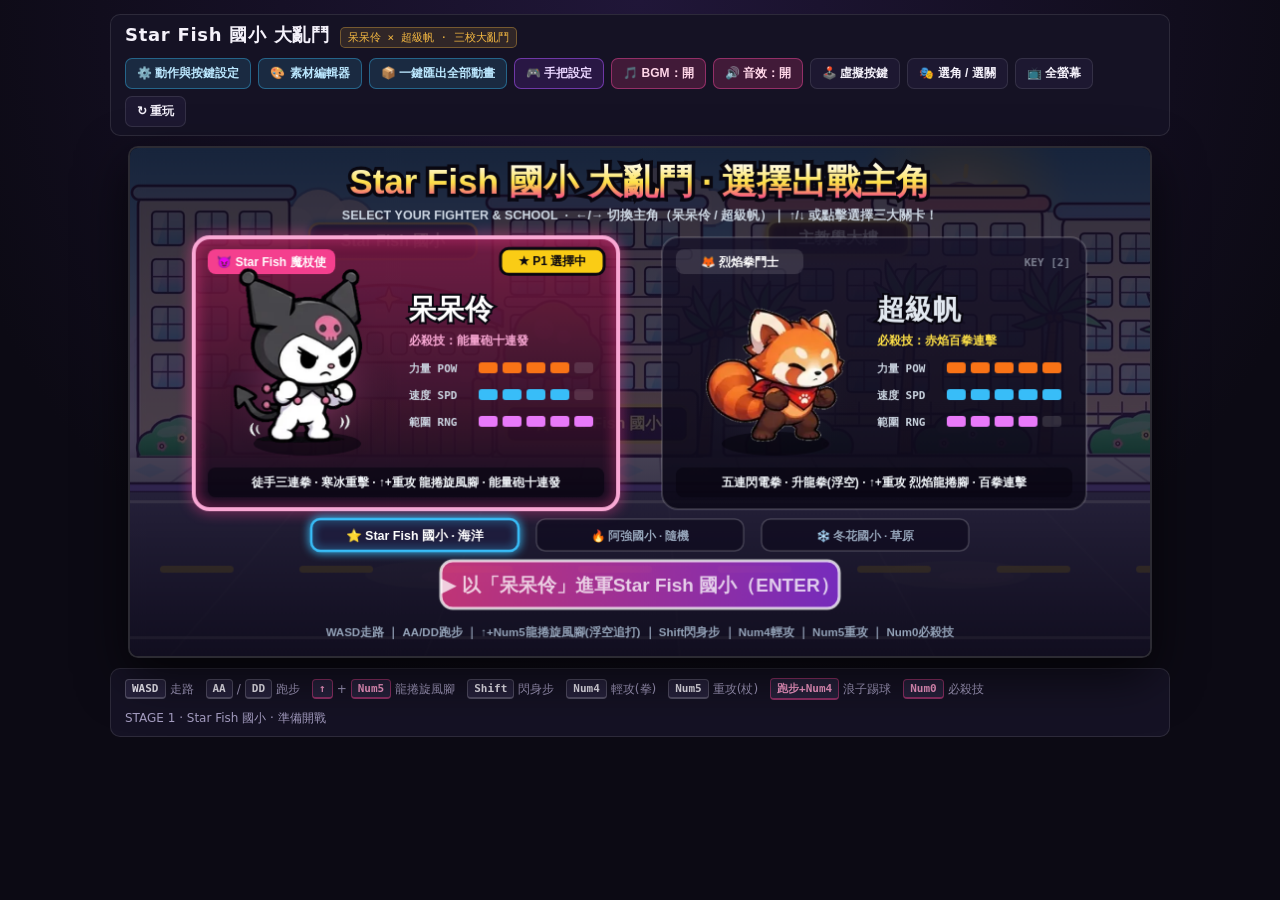
==== commit e031414e: "feat: add GitHub Pages asset editor (editor.html) and entry button on main toolbar" ====
--- a/index.html
+++ b/index.html
@@ -19,6 +19,7 @@
       </div>
       <div class="toolbar">
         <button id="btnGear" class="btn gear-btn" title="開啟齒輪設定區：檢視/微調各角色連幀動畫、按鍵綁定或新增動作上傳">⚙️ 動作與按鍵設定</button>
+        <a id="btnAssetEditor" href="./editor.html" class="btn gear-btn" style="text-decoration:none;display:inline-flex;align-items:center;" title="開啟獨立素材編輯器：管理角色動作、觸發條件式、背景與道具並建立 GitHub PR">🎨 素材編輯器</a>
         <button id="btnExportAllTop" class="btn gear-btn" title="一鍵打包下載全部角色（主角＋BOSS＋所有怪物）的連續幀透明 PNG 精靈表與 JSON 設定檔 (.zip)">📦 一鍵匯出全部動畫</button>
         <button id="btnGamepad" class="btn gamepad-btn" title="開啟遊戲手把按鍵對應設定與即時訊號測試">🎮 手把設定</button>
         <button id="btnBgm" class="btn active" title="切換復古街機背景音樂">🎵 BGM：開</button>
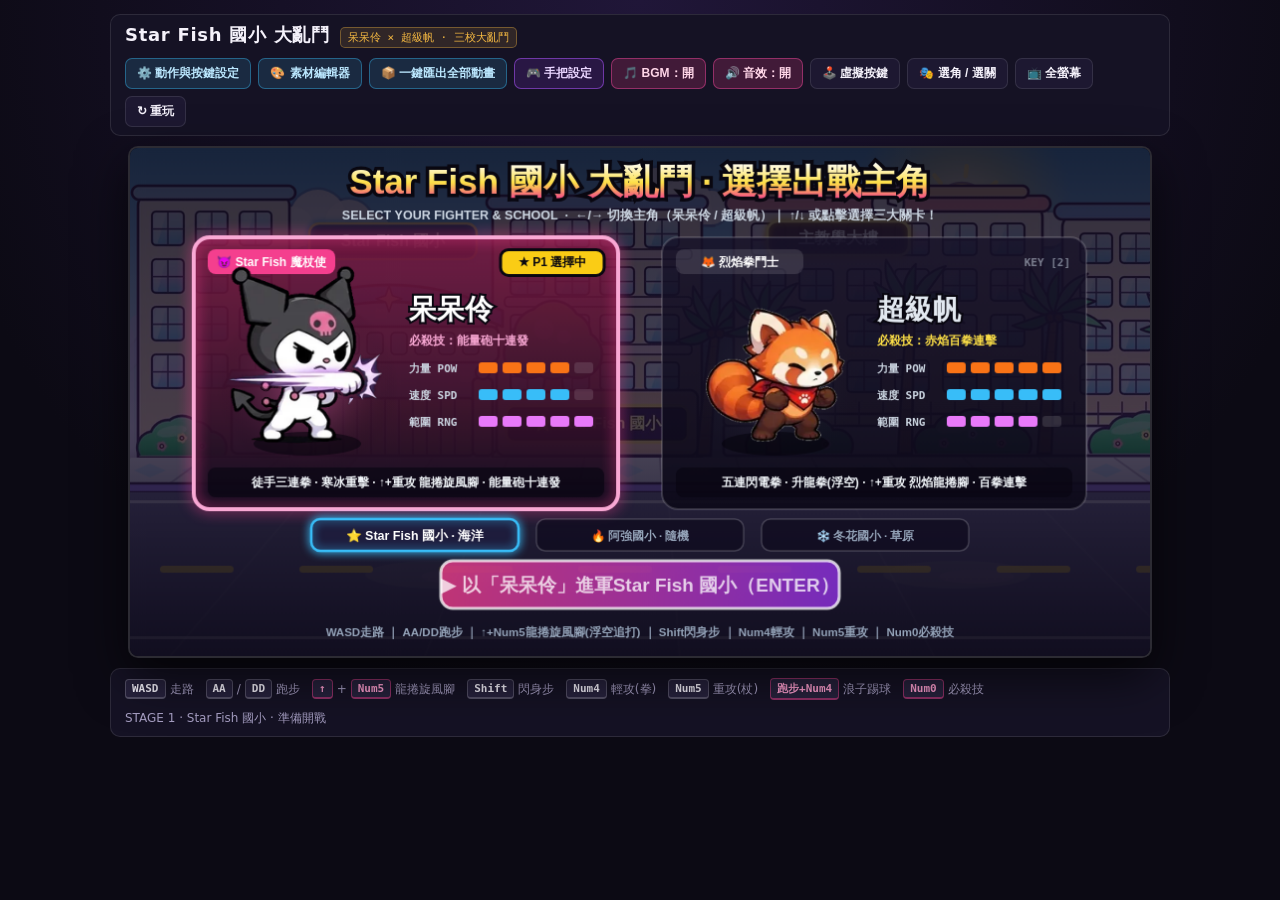
==== commit dd06482c: "feat: load cloud_manifest.json with IndexedDB cache and condition-triggered custom enemy animations" ====
--- a/index.html
+++ b/index.html
@@ -209,6 +209,8 @@
     </section>
   </div>
 
+  <script src="./src/condition_parser.js"></script>
+  <script src="./src/cloud_manifest_loader.js"></script>
   <script src="game.js"></script>
   <script>
     (function () {
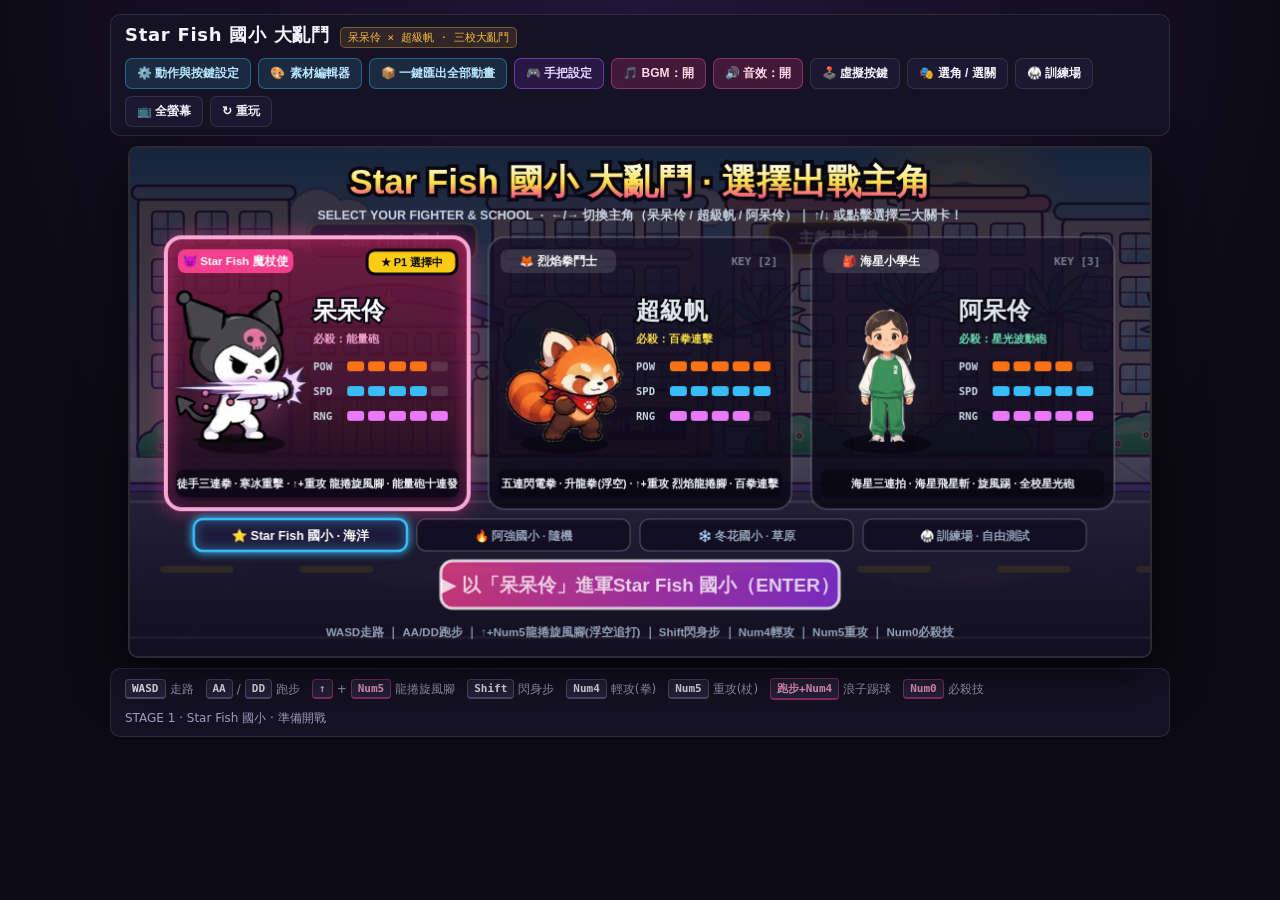
==== commit 553460f3: "feat: add Training Dojo stage (no auto-spawn, monster spawner, dummy AI, animation preview)" ====
--- a/index.html
+++ b/index.html
@@ -26,6 +26,7 @@
         <button id="btnSfx" class="btn active" title="切換戰鬥音效">🔊 音效：開</button>
         <button id="btnTouch" class="btn" title="顯示/隱藏虛擬搖桿">🕹️ 虛擬按鍵</button>
         <button id="btnSelectHero" class="btn" title="回到開機選擇主角與關卡畫面">🎭 選角 / 選關</button>
+        <button id="btnTraining" class="btn" title="直接進入自由訓練場：不會主動出怪，可隨時召喚怪物測試招式與動畫">🥋 訓練場</button>
         <button id="btnFullscreen" class="btn" title="切換電視 / 大螢幕全螢幕模式">📺 全螢幕</button>
         <button id="btnRestart" class="btn" title="重新開始關卡">↻ 重玩</button>
       </div>
@@ -34,6 +35,31 @@
     <main class="viewport-frame">
       <canvas id="gameCanvas" width="1024" height="512" tabindex="0"></canvas>
     </main>
+
+    <section id="trainingBar" class="training-bar" aria-label="訓練場控制面板" hidden>
+      <div class="tr-group">
+        <span class="tr-badge">🥋 訓練場</span>
+        <button class="btn tr-btn" data-tr-hero="kuromi" title="即時切換為呆呆伶">😈 呆呆伶</button>
+        <button class="btn tr-btn" data-tr-hero="redpanda" title="即時切換為超級帆">🦊 超級帆</button>
+        <button class="btn tr-btn" data-tr-hero="adailing" title="即時切換為阿呆伶">🎒 阿呆伶</button>
+      </div>
+      <div class="tr-group">
+        <select id="trMonsterSelect" class="tr-select" title="選擇要召喚測試的怪物"></select>
+        <button id="btnTrSpawn" class="btn tr-btn tr-primary" title="在主角前方召喚 1 隻所選怪物">＋ 召喚怪物</button>
+        <button id="btnTrAiMode" class="btn tr-btn active" title="切換怪物為不還手木樁或自由行動">🪵 木樁（不還手）</button>
+        <label class="tr-check" title="開啟後怪物打不死，方便反覆測試連段與受傷動畫；取消可測試死亡 KO 動畫">
+          <input id="chkTrInfHp" type="checkbox" checked /> 怪物不死
+        </label>
+      </div>
+      <div class="tr-group">
+        <span class="tr-lbl">預演怪物動作：</span>
+        <button class="btn tr-btn" data-tr-anim="move" title="讓場上怪物原地播放移動動畫">▶ 移動</button>
+        <button class="btn tr-btn" data-tr-anim="attack" title="讓場上怪物立刻發動攻擊動畫">▶ 攻擊</button>
+        <button class="btn tr-btn" data-tr-anim="hurt" title="讓場上怪物立刻播放受傷動畫">▶ 受傷</button>
+        <button class="btn tr-btn" data-tr-anim="ko" title="讓場上怪物立刻播放死亡 KO 動畫">▶ 死亡</button>
+        <button id="btnTrClear" class="btn tr-btn tr-danger" title="清空場上全部測試怪物">🧹 清空怪物</button>
+      </div>
+    </section>
 
     <section class="controls-bar" aria-label="操作說明">
       <div id="controlsLegend" class="key-groups"></div>
--- a/style.css
+++ b/style.css
@@ -1502,3 +1502,72 @@
   object-fit: contain;
 }
 
+
+/* Training Dojo Control Bar */
+.training-bar {
+  display: flex;
+  flex-wrap: wrap;
+  align-items: center;
+  justify-content: space-between;
+  gap: 8px 12px;
+  padding: 8px 12px;
+  border-radius: 12px;
+  background: linear-gradient(135deg, rgba(15, 23, 42, 0.94), rgba(17, 36, 56, 0.94));
+  border: 1.5px solid rgba(34, 211, 238, 0.42);
+  box-shadow: 0 6px 20px rgba(0, 0, 0, 0.32);
+}
+.training-bar[hidden] {
+  display: none !important;
+}
+.tr-group {
+  display: flex;
+  flex-wrap: wrap;
+  align-items: center;
+  gap: 6px;
+}
+.tr-badge {
+  font-size: 12px;
+  font-weight: 800;
+  color: #22d3ee;
+  background: rgba(34, 211, 238, 0.14);
+  border: 1px solid rgba(34, 211, 238, 0.38);
+  padding: 3px 8px;
+  border-radius: 999px;
+}
+.tr-lbl {
+  font-size: 12px;
+  color: #94a3b8;
+  font-weight: 700;
+}
+.tr-select {
+  background: #0f172a;
+  color: #f8fafc;
+  border: 1px solid rgba(148, 163, 184, 0.45);
+  border-radius: 8px;
+  padding: 5px 8px;
+  font-size: 12.5px;
+  font-weight: 600;
+}
+.tr-btn {
+  padding: 5px 10px !important;
+  font-size: 12px !important;
+}
+.tr-primary {
+  background: linear-gradient(135deg, #0891b2, #2563eb) !important;
+  border-color: #67e8f9 !important;
+  color: #fff !important;
+}
+.tr-danger {
+  border-color: rgba(248, 113, 113, 0.55) !important;
+  color: #fecaca !important;
+}
+.tr-check {
+  display: inline-flex;
+  align-items: center;
+  gap: 5px;
+  font-size: 12px;
+  font-weight: 700;
+  color: #e2e8f0;
+  cursor: pointer;
+  user-select: none;
+}
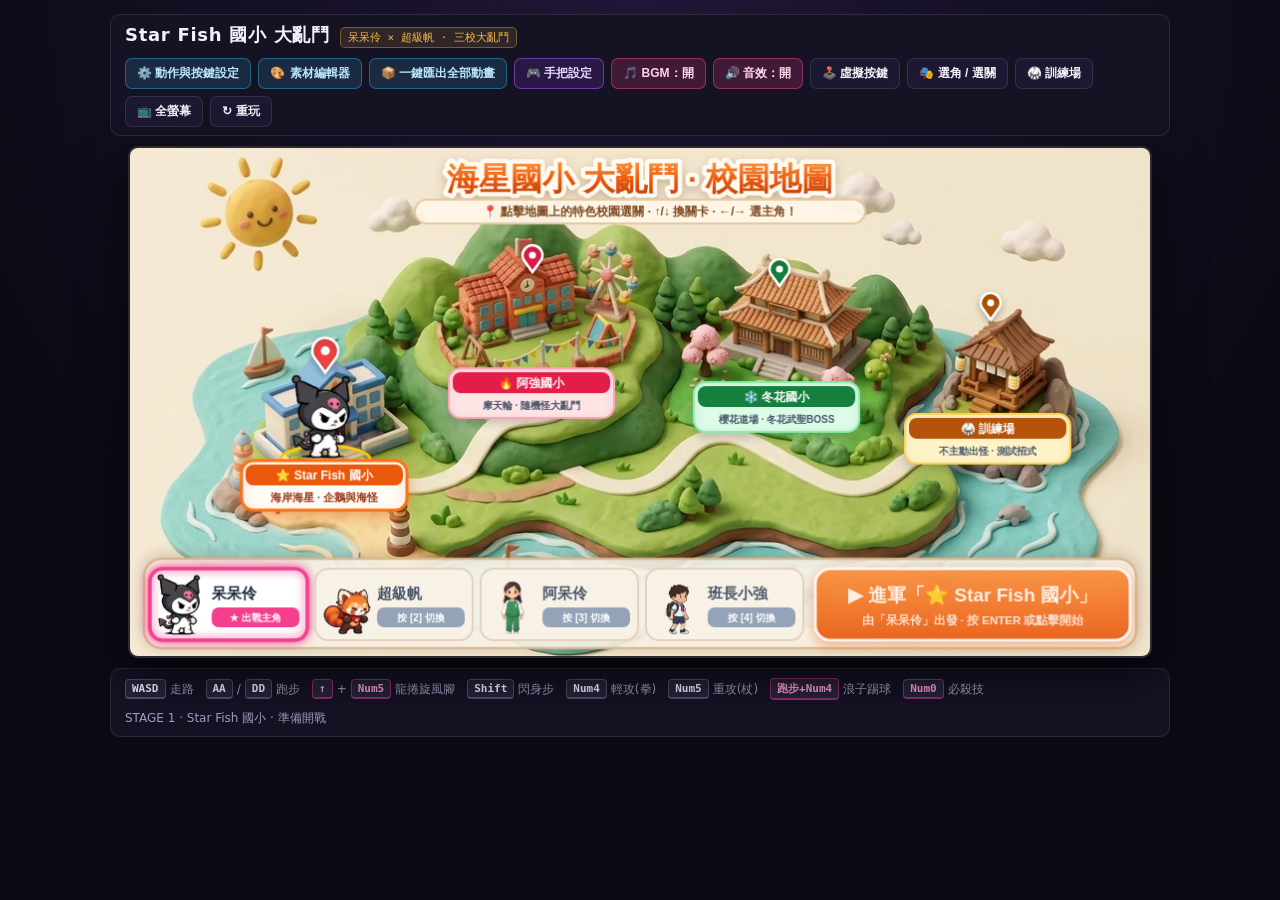
==== commit 9d378149: "Add Hero 4 (班長小強 / aqiang_boy) with full 10-animation moveset & Golden Textbook Judgment super" ====
--- a/index.html
+++ b/index.html
@@ -42,6 +42,7 @@
         <button class="btn tr-btn" data-tr-hero="kuromi" title="即時切換為呆呆伶">😈 呆呆伶</button>
         <button class="btn tr-btn" data-tr-hero="redpanda" title="即時切換為超級帆">🦊 超級帆</button>
         <button class="btn tr-btn" data-tr-hero="adailing" title="即時切換為阿呆伶">🎒 阿呆伶</button>
+        <button class="btn tr-btn" data-tr-hero="aqiang_boy" title="即時切換為班長小強">📚 班長小強</button>
       </div>
       <div class="tr-group">
         <select id="trMonsterSelect" class="tr-select" title="選擇要召喚測試的怪物"></select>
